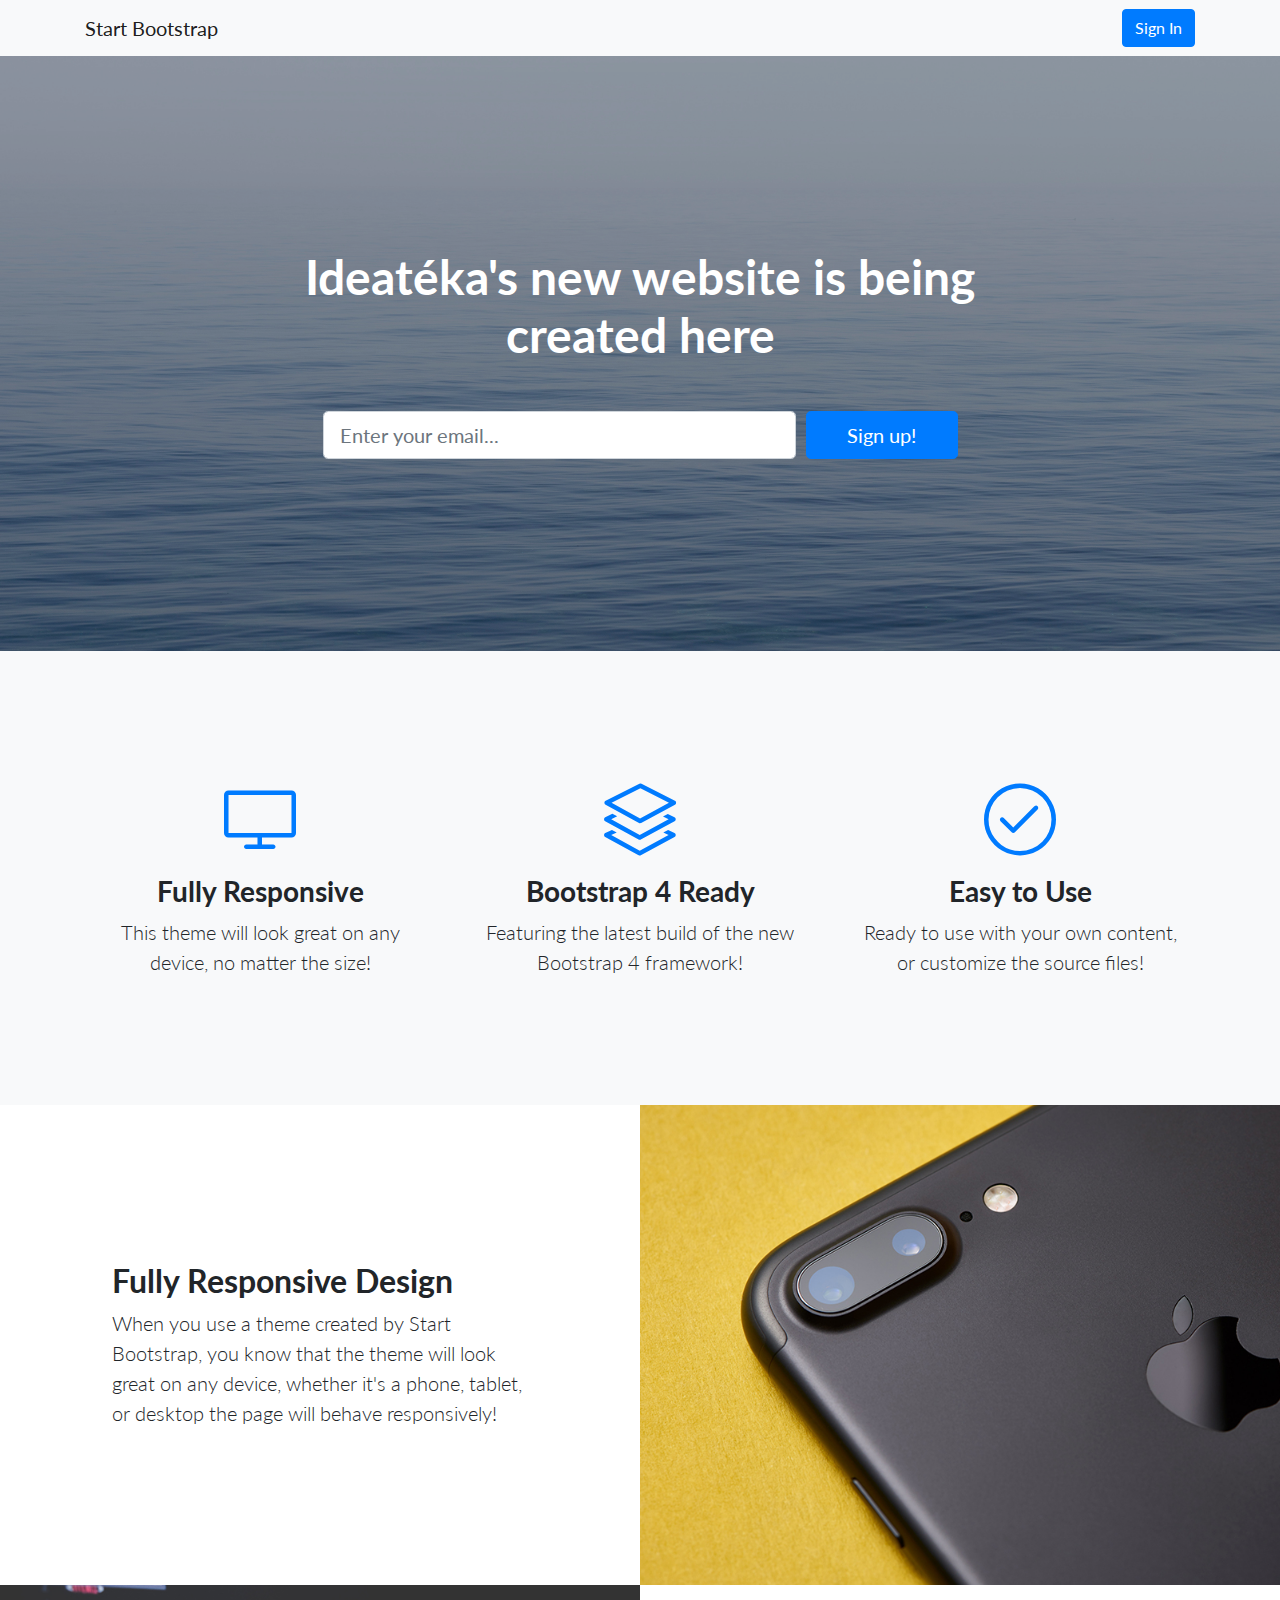
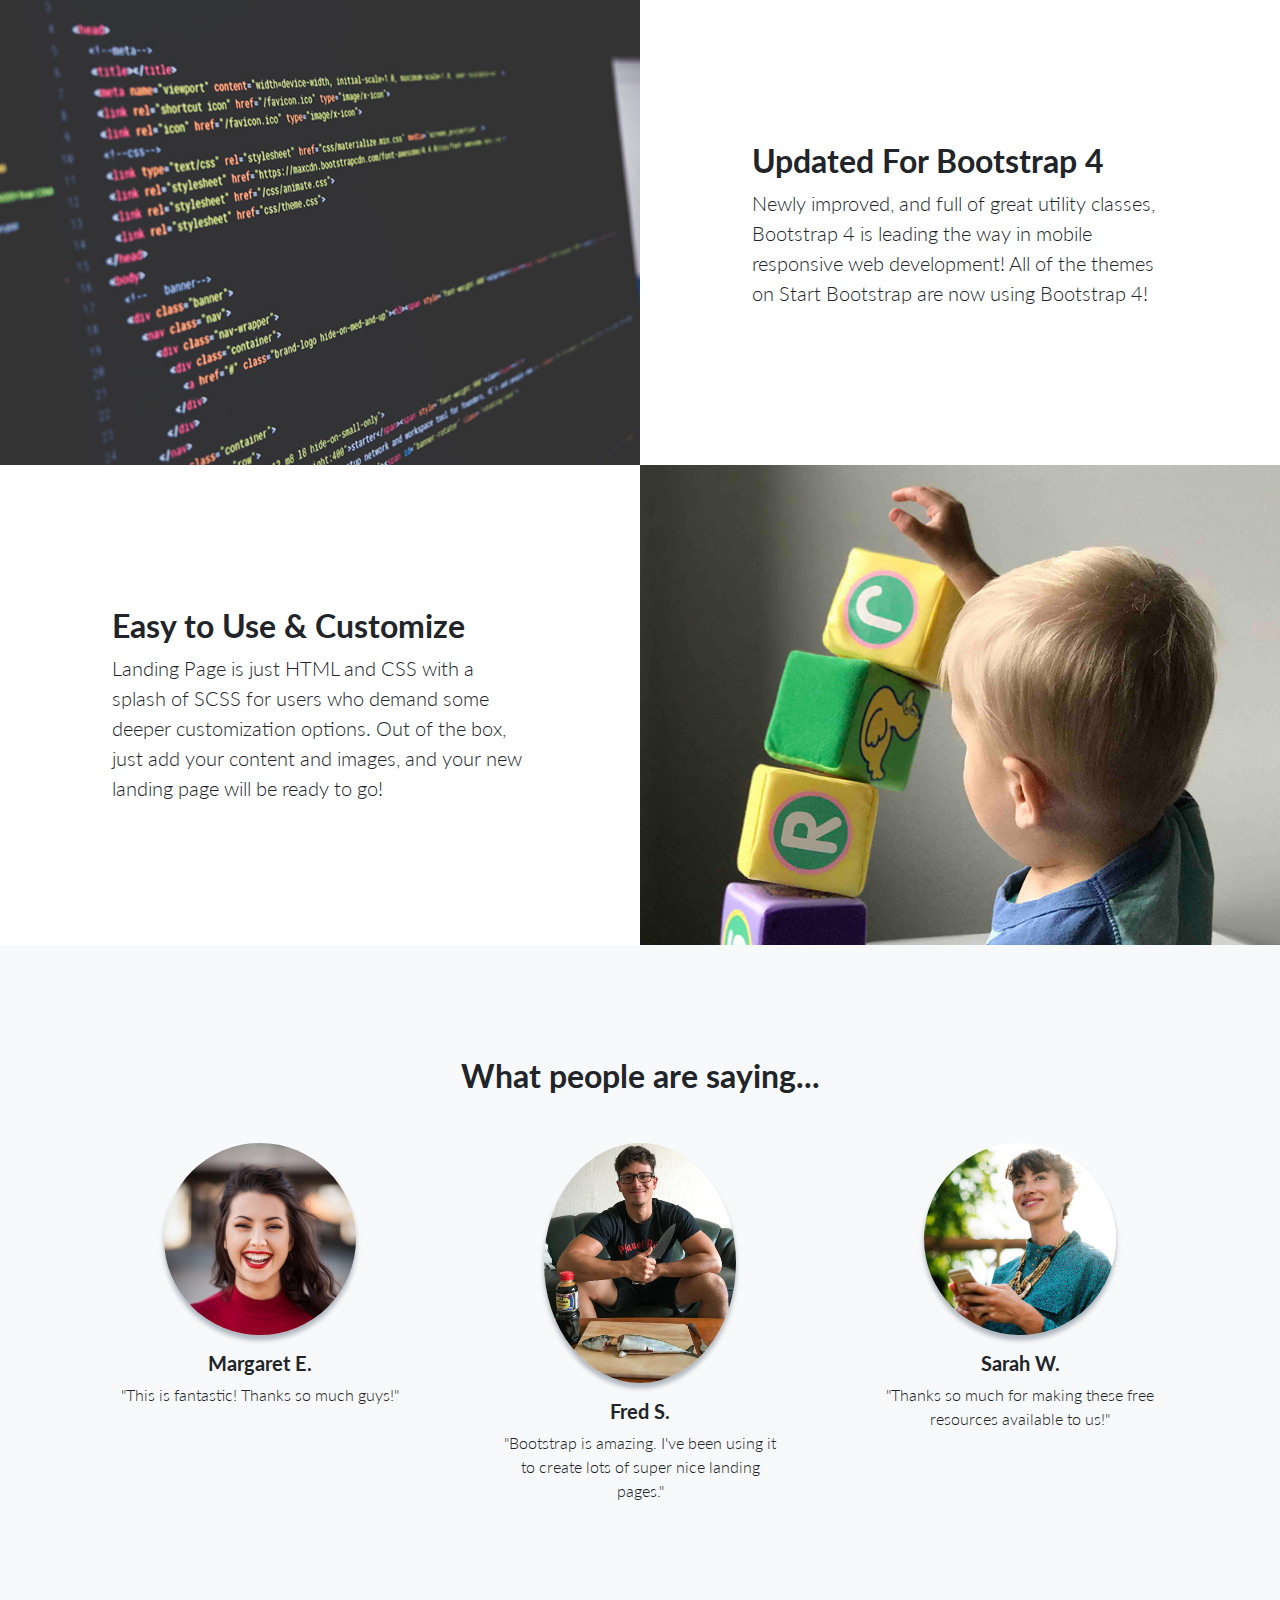
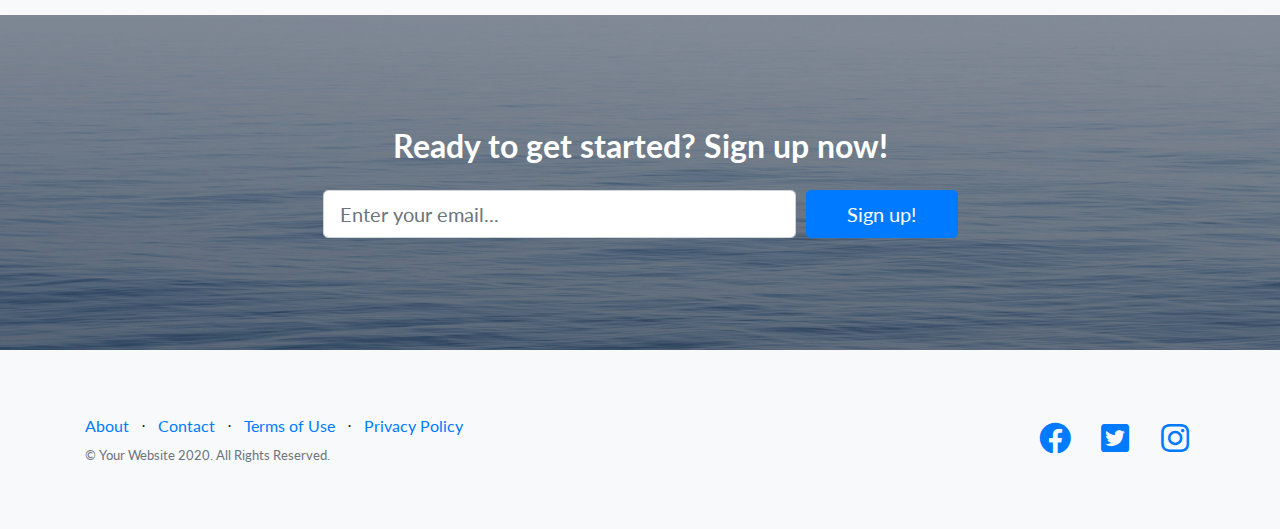
==== templates/index.html @ 09e5dcc9 "bootstrap package" ====
<!DOCTYPE html>
<html lang="en">

<head>

  <meta charset="utf-8">
  <meta name="viewport" content="width=device-width, initial-scale=1, shrink-to-fit=no">
  <meta name="description" content="">
  <meta name="author" content="">

  <title>Ideatéka</title>

  <!-- Bootstrap core CSS -->
  <link href="vendor/bootstrap/css/bootstrap.min.css" rel="stylesheet">

  <!-- Custom fonts for this template -->
  <link href="vendor/fontawesome-free/css/all.min.css" rel="stylesheet">
  <link href="vendor/simple-line-icons/css/simple-line-icons.css" rel="stylesheet" type="text/css">
  <link href="https://fonts.googleapis.com/css?family=Lato:300,400,700,300italic,400italic,700italic" rel="stylesheet" type="text/css">

  <!-- Custom styles for this template -->
  <link href="css/landing-page.min.css" rel="stylesheet">

</head>

<body>

  <!-- Navigation -->
  <nav class="navbar navbar-light bg-light static-top">
    <div class="container">
      <a class="navbar-brand" href="#">Start Bootstrap</a>
      <a class="btn btn-primary" href="#">Sign In</a>
    </div>
  </nav>

  <!-- Masthead -->
  <header class="masthead text-white text-center">
    <div class="overlay"></div>
    <div class="container">
      <div class="row">
        <div class="col-xl-9 mx-auto">
          <h1 class="mb-5">Ideatéka's new website is being created here</h1>
        </div>
        <div class="col-md-10 col-lg-8 col-xl-7 mx-auto">
          <form>
            <div class="form-row">
              <div class="col-12 col-md-9 mb-2 mb-md-0">
                <input type="email" class="form-control form-control-lg" placeholder="Enter your email...">
              </div>
              <div class="col-12 col-md-3">
                <button type="submit" class="btn btn-block btn-lg btn-primary">Sign up!</button>
              </div>
            </div>
          </form>
        </div>
      </div>
    </div>
  </header>

  <!-- Icons Grid -->
  <section class="features-icons bg-light text-center">
    <div class="container">
      <div class="row">
        <div class="col-lg-4">
          <div class="features-icons-item mx-auto mb-5 mb-lg-0 mb-lg-3">
            <div class="features-icons-icon d-flex">
              <i class="icon-screen-desktop m-auto text-primary"></i>
            </div>
            <h3>Fully Responsive</h3>
            <p class="lead mb-0">This theme will look great on any device, no matter the size!</p>
          </div>
        </div>
        <div class="col-lg-4">
          <div class="features-icons-item mx-auto mb-5 mb-lg-0 mb-lg-3">
            <div class="features-icons-icon d-flex">
              <i class="icon-layers m-auto text-primary"></i>
            </div>
            <h3>Bootstrap 4 Ready</h3>
            <p class="lead mb-0">Featuring the latest build of the new Bootstrap 4 framework!</p>
          </div>
        </div>
        <div class="col-lg-4">
          <div class="features-icons-item mx-auto mb-0 mb-lg-3">
            <div class="features-icons-icon d-flex">
              <i class="icon-check m-auto text-primary"></i>
            </div>
            <h3>Easy to Use</h3>
            <p class="lead mb-0">Ready to use with your own content, or customize the source files!</p>
          </div>
        </div>
      </div>
    </div>
  </section>

  <!-- Image Showcases -->
  <section class="showcase">
    <div class="container-fluid p-0">
      <div class="row no-gutters">

        <div class="col-lg-6 order-lg-2 text-white showcase-img" style="background-image: url('img/bg-showcase-1.jpg');"></div>
        <div class="col-lg-6 order-lg-1 my-auto showcase-text">
          <h2>Fully Responsive Design</h2>
          <p class="lead mb-0">When you use a theme created by Start Bootstrap, you know that the theme will look great on any device, whether it's a phone, tablet, or desktop the page will behave responsively!</p>
        </div>
      </div>
      <div class="row no-gutters">
        <div class="col-lg-6 text-white showcase-img" style="background-image: url('img/bg-showcase-2.jpg');"></div>
        <div class="col-lg-6 my-auto showcase-text">
          <h2>Updated For Bootstrap 4</h2>
          <p class="lead mb-0">Newly improved, and full of great utility classes, Bootstrap 4 is leading the way in mobile responsive web development! All of the themes on Start Bootstrap are now using Bootstrap 4!</p>
        </div>
      </div>
      <div class="row no-gutters">
        <div class="col-lg-6 order-lg-2 text-white showcase-img" style="background-image: url('img/bg-showcase-3.jpg');"></div>
        <div class="col-lg-6 order-lg-1 my-auto showcase-text">
          <h2>Easy to Use &amp; Customize</h2>
          <p class="lead mb-0">Landing Page is just HTML and CSS with a splash of SCSS for users who demand some deeper customization options. Out of the box, just add your content and images, and your new landing page will be ready to go!</p>
        </div>
      </div>
    </div>
  </section>

  <!-- Testimonials -->
  <section class="testimonials text-center bg-light">
    <div class="container">
      <h2 class="mb-5">What people are saying...</h2>
      <div class="row">
        <div class="col-lg-4">
          <div class="testimonial-item mx-auto mb-5 mb-lg-0">
            <img class="img-fluid rounded-circle mb-3" src="img/testimonials-1.jpg" alt="">
            <h5>Margaret E.</h5>
            <p class="font-weight-light mb-0">"This is fantastic! Thanks so much guys!"</p>
          </div>
        </div>
        <div class="col-lg-4">
          <div class="testimonial-item mx-auto mb-5 mb-lg-0">
            <img class="img-fluid rounded-circle mb-3" src="img/samu.jpg" alt="">
            <h5>Fred S.</h5>
            <p class="font-weight-light mb-0">"Bootstrap is amazing. I've been using it to create lots of super nice landing pages."</p>
          </div>
        </div>
        <div class="col-lg-4">
          <div class="testimonial-item mx-auto mb-5 mb-lg-0">
            <img class="img-fluid rounded-circle mb-3" src="img/testimonials-3.jpg" alt="">
            <h5>Sarah W.</h5>
            <p class="font-weight-light mb-0">"Thanks so much for making these free resources available to us!"</p>
          </div>
        </div>
      </div>
    </div>
  </section>

  <!-- Call to Action -->
  <section class="call-to-action text-white text-center">
    <div class="overlay"></div>
    <div class="container">
      <div class="row">
        <div class="col-xl-9 mx-auto">
          <h2 class="mb-4">Ready to get started? Sign up now!</h2>
        </div>
        <div class="col-md-10 col-lg-8 col-xl-7 mx-auto">
          <form>
            <div class="form-row">
              <div class="col-12 col-md-9 mb-2 mb-md-0">
                <input type="email" class="form-control form-control-lg" placeholder="Enter your email...">
              </div>
              <div class="col-12 col-md-3">
                <button type="submit" class="btn btn-block btn-lg btn-primary">Sign up!</button>
              </div>
            </div>
          </form>
        </div>
      </div>
    </div>
  </section>

  <!-- Footer -->
  <footer class="footer bg-light">
    <div class="container">
      <div class="row">
        <div class="col-lg-6 h-100 text-center text-lg-left my-auto">
          <ul class="list-inline mb-2">
            <li class="list-inline-item">
              <a href="#">About</a>
            </li>
            <li class="list-inline-item">&sdot;</li>
            <li class="list-inline-item">
              <a href="#">Contact</a>
            </li>
            <li class="list-inline-item">&sdot;</li>
            <li class="list-inline-item">
              <a href="#">Terms of Use</a>
            </li>
            <li class="list-inline-item">&sdot;</li>
            <li class="list-inline-item">
              <a href="#">Privacy Policy</a>
            </li>
          </ul>
          <p class="text-muted small mb-4 mb-lg-0">&copy; Your Website 2020. All Rights Reserved.</p>
        </div>
        <div class="col-lg-6 h-100 text-center text-lg-right my-auto">
          <ul class="list-inline mb-0">
            <li class="list-inline-item mr-3">
              <a href="#">
                <i class="fab fa-facebook fa-2x fa-fw"></i>
              </a>
            </li>
            <li class="list-inline-item mr-3">
              <a href="#">
                <i class="fab fa-twitter-square fa-2x fa-fw"></i>
              </a>
            </li>
            <li class="list-inline-item">
              <a href="#">
                <i class="fab fa-instagram fa-2x fa-fw"></i>
              </a>
            </li>
          </ul>
        </div>
      </div>
    </div>
  </footer>

  <!-- Bootstrap core JavaScript -->
  <script src="vendor/jquery/jquery.min.js"></script>
  <script src="vendor/bootstrap/js/bootstrap.bundle.min.js"></script>

</body>

</html>
---- templates/vendor/simple-line-icons/css/simple-line-icons.css ----
/*
* Font Face
*/
@font-face {
  font-family: 'simple-line-icons';
  src: url('../fonts/Simple-Line-Icons.eot?v=2.4.0');
  src: url('../fonts/Simple-Line-Icons.eot?v=2.4.0#iefix') format('embedded-opentype'), url('../fonts/Simple-Line-Icons.woff2?v=2.4.0') format('woff2'), url('../fonts/Simple-Line-Icons.ttf?v=2.4.0') format('truetype'), url('../fonts/Simple-Line-Icons.woff?v=2.4.0') format('woff'), url('../fonts/Simple-Line-Icons.svg?v=2.4.0#simple-line-icons') format('svg');
  font-weight: normal;
  font-style: normal;
}
/*
 Use the following code if you want to have a class per icon.
 Instead of a list of all class selectors, you can use the generic [class*="icon-"] selector,
 but it's slower.
*/
.icon-user,
.icon-people,
.icon-user-female,
.icon-user-follow,
.icon-user-following,
.icon-user-unfollow,
.icon-login,
.icon-logout,
.icon-emotsmile,
.icon-phone,
.icon-call-end,
.icon-call-in,
.icon-call-out,
.icon-map,
.icon-location-pin,
.icon-direction,
.icon-directions,
.icon-compass,
.icon-layers,
.icon-menu,
.icon-list,
.icon-options-vertical,
.icon-options,
.icon-arrow-down,
.icon-arrow-left,
.icon-arrow-right,
.icon-arrow-up,
.icon-arrow-up-circle,
.icon-arrow-left-circle,
.icon-arrow-right-circle,
.icon-arrow-down-circle,
.icon-check,
.icon-clock,
.icon-plus,
.icon-minus,
.icon-close,
.icon-event,
.icon-exclamation,
.icon-organization,
.icon-trophy,
.icon-screen-smartphone,
.icon-screen-desktop,
.icon-plane,
.icon-notebook,
.icon-mustache,
.icon-mouse,
.icon-magnet,
.icon-energy,
.icon-disc,
.icon-cursor,
.icon-cursor-move,
.icon-crop,
.icon-chemistry,
.icon-speedometer,
.icon-shield,
.icon-screen-tablet,
.icon-magic-wand,
.icon-hourglass,
.icon-graduation,
.icon-ghost,
.icon-game-controller,
.icon-fire,
.icon-eyeglass,
.icon-envelope-open,
.icon-envelope-letter,
.icon-bell,
.icon-badge,
.icon-anchor,
.icon-wallet,
.icon-vector,
.icon-speech,
.icon-puzzle,
.icon-printer,
.icon-present,
.icon-playlist,
.icon-pin,
.icon-picture,
.icon-handbag,
.icon-globe-alt,
.icon-globe,
.icon-folder-alt,
.icon-folder,
.icon-film,
.icon-feed,
.icon-drop,
.icon-drawer,
.icon-docs,
.icon-doc,
.icon-diamond,
.icon-cup,
.icon-calculator,
.icon-bubbles,
.icon-briefcase,
.icon-book-open,
.icon-basket-loaded,
.icon-basket,
.icon-bag,
.icon-action-undo,
.icon-action-redo,
.icon-wrench,
.icon-umbrella,
.icon-trash,
.icon-tag,
.icon-support,
.icon-frame,
.icon-size-fullscreen,
.icon-size-actual,
.icon-shuffle,
.icon-share-alt,
.icon-share,
.icon-rocket,
.icon-question,
.icon-pie-chart,
.icon-pencil,
.icon-note,
.icon-loop,
.icon-home,
.icon-grid,
.icon-graph,
.icon-microphone,
.icon-music-tone-alt,
.icon-music-tone,
.icon-earphones-alt,
.icon-earphones,
.icon-equalizer,
.icon-like,
.icon-dislike,
.icon-control-start,
.icon-control-rewind,
.icon-control-play,
.icon-control-pause,
.icon-control-forward,
.icon-control-end,
.icon-volume-1,
.icon-volume-2,
.icon-volume-off,
.icon-calendar,
.icon-bulb,
.icon-chart,
.icon-ban,
.icon-bubble,
.icon-camrecorder,
.icon-camera,
.icon-cloud-download,
.icon-cloud-upload,
.icon-envelope,
.icon-eye,
.icon-flag,
.icon-heart,
.icon-info,
.icon-key,
.icon-link,
.icon-lock,
.icon-lock-open,
.icon-magnifier,
.icon-magnifier-add,
.icon-magnifier-remove,
.icon-paper-clip,
.icon-paper-plane,
.icon-power,
.icon-refresh,
.icon-reload,
.icon-settings,
.icon-star,
.icon-symbol-female,
.icon-symbol-male,
.icon-target,
.icon-credit-card,
.icon-paypal,
.icon-social-tumblr,
.icon-social-twitter,
.icon-social-facebook,
.icon-social-instagram,
.icon-social-linkedin,
.icon-social-pinterest,
.icon-social-github,
.icon-social-google,
.icon-social-reddit,
.icon-social-skype,
.icon-social-dribbble,
.icon-social-behance,
.icon-social-foursqare,
.icon-social-soundcloud,
.icon-social-spotify,
.icon-social-stumbleupon,
.icon-social-youtube,
.icon-social-dropbox,
.icon-social-vkontakte,
.icon-social-steam {
  font-family: 'simple-line-icons';
  speak: none;
  font-style: normal;
  font-weight: normal;
  font-variant: normal;
  text-transform: none;
  line-height: 1;
  /* Better Font Rendering =========== */
  -webkit-font-smoothing: antialiased;
  -moz-osx-font-smoothing: grayscale;
}
.icon-user:before {
  content: "\e005";
}
.icon-people:before {
  content: "\e001";
}
.icon-user-female:before {
  content: "\e000";
}
.icon-user-follow:before {
  content: "\e002";
}
.icon-user-following:before {
  content: "\e003";
}
.icon-user-unfollow:before {
  content: "\e004";
}
.icon-login:before {
  content: "\e066";
}
.icon-logout:before {
  content: "\e065";
}
.icon-emotsmile:before {
  content: "\e021";
}
.icon-phone:before {
  content: "\e600";
}
.icon-call-end:before {
  content: "\e048";
}
.icon-call-in:before {
  content: "\e047";
}
.icon-call-out:before {
  content: "\e046";
}
.icon-map:before {
  content: "\e033";
}
.icon-location-pin:before {
  content: "\e096";
}
.icon-direction:before {
  content: "\e042";
}
.icon-directions:before {
  content: "\e041";
}
.icon-compass:before {
  content: "\e045";
}
.icon-layers:before {
  content: "\e034";
}
.icon-menu:before {
  content: "\e601";
}
.icon-list:before {
  content: "\e067";
}
.icon-options-vertical:before {
  content: "\e602";
}
.icon-options:before {
  content: "\e603";
}
.icon-arrow-down:before {
  content: "\e604";
}
.icon-arrow-left:before {
  content: "\e605";
}
.icon-arrow-right:before {
  content: "\e606";
}
.icon-arrow-up:before {
  content: "\e607";
}
.icon-arrow-up-circle:before {
  content: "\e078";
}
.icon-arrow-left-circle:before {
  content: "\e07a";
}
.icon-arrow-right-circle:before {
  content: "\e079";
}
.icon-arrow-down-circle:before {
  content: "\e07b";
}
.icon-check:before {
  content: "\e080";
}
.icon-clock:before {
  content: "\e081";
}
.icon-plus:before {
  content: "\e095";
}
.icon-minus:before {
  content: "\e615";
}
.icon-close:before {
  content: "\e082";
}
.icon-event:before {
  content: "\e619";
}
.icon-exclamation:before {
  content: "\e617";
}
.icon-organization:before {
  content: "\e616";
}
.icon-trophy:before {
  content: "\e006";
}
.icon-screen-smartphone:before {
  content: "\e010";
}
.icon-screen-desktop:before {
  content: "\e011";
}
.icon-plane:before {
  content: "\e012";
}
.icon-notebook:before {
  content: "\e013";
}
.icon-mustache:before {
  content: "\e014";
}
.icon-mouse:before {
  content: "\e015";
}
.icon-magnet:before {
  content: "\e016";
}
.icon-energy:before {
  content: "\e020";
}
.icon-disc:before {
  content: "\e022";
}
.icon-cursor:before {
  content: "\e06e";
}
.icon-cursor-move:before {
  content: "\e023";
}
.icon-crop:before {
  content: "\e024";
}
.icon-chemistry:before {
  content: "\e026";
}
.icon-speedometer:before {
  content: "\e007";
}
.icon-shield:before {
  content: "\e00e";
}
.icon-screen-tablet:before {
  content: "\e00f";
}
.icon-magic-wand:before {
  content: "\e017";
}
.icon-hourglass:before {
  content: "\e018";
}
.icon-graduation:before {
  content: "\e019";
}
.icon-ghost:before {
  content: "\e01a";
}
.icon-game-controller:before {
  content: "\e01b";
}
.icon-fire:before {
  content: "\e01c";
}
.icon-eyeglass:before {
  content: "\e01d";
}
.icon-envelope-open:before {
  content: "\e01e";
}
.icon-envelope-letter:before {
  content: "\e01f";
}
.icon-bell:before {
  content: "\e027";
}
.icon-badge:before {
  content: "\e028";
}
.icon-anchor:before {
  content: "\e029";
}
.icon-wallet:before {
  content: "\e02a";
}
.icon-vector:before {
  content: "\e02b";
}
.icon-speech:before {
  content: "\e02c";
}
.icon-puzzle:before {
  content: "\e02d";
}
.icon-printer:before {
  content: "\e02e";
}
.icon-present:before {
  content: "\e02f";
}
.icon-playlist:before {
  content: "\e030";
}
.icon-pin:before {
  content: "\e031";
}
.icon-picture:before {
  content: "\e032";
}
.icon-handbag:before {
  content: "\e035";
}
.icon-globe-alt:before {
  content: "\e036";
}
.icon-globe:before {
  content: "\e037";
}
.icon-folder-alt:before {
  content: "\e039";
}
.icon-folder:before {
  content: "\e089";
}
.icon-film:before {
  content: "\e03a";
}
.icon-feed:before {
  content: "\e03b";
}
.icon-drop:before {
  content: "\e03e";
}
.icon-drawer:before {
  content: "\e03f";
}
.icon-docs:before {
  content: "\e040";
}
.icon-doc:before {
  content: "\e085";
}
.icon-diamond:before {
  content: "\e043";
}
.icon-cup:before {
  content: "\e044";
}
.icon-calculator:before {
  content: "\e049";
}
.icon-bubbles:before {
  content: "\e04a";
}
.icon-briefcase:before {
  content: "\e04b";
}
.icon-book-open:before {
  content: "\e04c";
}
.icon-basket-loaded:before {
  content: "\e04d";
}
.icon-basket:before {
  content: "\e04e";
}
.icon-bag:before {
  content: "\e04f";
}
.icon-action-undo:before {
  content: "\e050";
}
.icon-action-redo:before {
  content: "\e051";
}
.icon-wrench:before {
  content: "\e052";
}
.icon-umbrella:before {
  content: "\e053";
}
.icon-trash:before {
  content: "\e054";
}
.icon-tag:before {
  content: "\e055";
}
.icon-support:before {
  content: "\e056";
}
.icon-frame:before {
  content: "\e038";
}
.icon-size-fullscreen:before {
  content: "\e057";
}
.icon-size-actual:before {
  content: "\e058";
}
.icon-shuffle:before {
  content: "\e059";
}
.icon-share-alt:before {
  content: "\e05a";
}
.icon-share:before {
  content: "\e05b";
}
.icon-rocket:before {
  content: "\e05c";
}
.icon-question:before {
  content: "\e05d";
}
.icon-pie-chart:before {
  content: "\e05e";
}
.icon-pencil:before {
  content: "\e05f";
}
.icon-note:before {
  content: "\e060";
}
.icon-loop:before {
  content: "\e064";
}
.icon-home:before {
  content: "\e069";
}
.icon-grid:before {
  content: "\e06a";
}
.icon-graph:before {
  content: "\e06b";
}
.icon-microphone:before {
  content: "\e063";
}
.icon-music-tone-alt:before {
  content: "\e061";
}
.icon-music-tone:before {
  content: "\e062";
}
.icon-earphones-alt:before {
  content: "\e03c";
}
.icon-earphones:before {
  content: "\e03d";
}
.icon-equalizer:before {
  content: "\e06c";
}
.icon-like:before {
  content: "\e068";
}
.icon-dislike:before {
  content: "\e06d";
}
.icon-control-start:before {
  content: "\e06f";
}
.icon-control-rewind:before {
  content: "\e070";
}
.icon-control-play:before {
  content: "\e071";
}
.icon-control-pause:before {
  content: "\e072";
}
.icon-control-forward:before {
  content: "\e073";
}
.icon-control-end:before {
  content: "\e074";
}
.icon-volume-1:before {
  content: "\e09f";
}
.icon-volume-2:before {
  content: "\e0a0";
}
.icon-volume-off:before {
  content: "\e0a1";
}
.icon-calendar:before {
  content: "\e075";
}
.icon-bulb:before {
  content: "\e076";
}
.icon-chart:before {
  content: "\e077";
}
.icon-ban:before {
  content: "\e07c";
}
.icon-bubble:before {
  content: "\e07d";
}
.icon-camrecorder:before {
  content: "\e07e";
}
.icon-camera:before {
  content: "\e07f";
}
.icon-cloud-download:before {
  content: "\e083";
}
.icon-cloud-upload:before {
  content: "\e084";
}
.icon-envelope:before {
  content: "\e086";
}
.icon-eye:before {
  content: "\e087";
}
.icon-flag:before {
  content: "\e088";
}
.icon-heart:before {
  content: "\e08a";
}
.icon-info:before {
  content: "\e08b";
}
.icon-key:before {
  content: "\e08c";
}
.icon-link:before {
  content: "\e08d";
}
.icon-lock:before {
  content: "\e08e";
}
.icon-lock-open:before {
  content: "\e08f";
}
.icon-magnifier:before {
  content: "\e090";
}
.icon-magnifier-add:before {
  content: "\e091";
}
.icon-magnifier-remove:before {
  content: "\e092";
}
.icon-paper-clip:before {
  content: "\e093";
}
.icon-paper-plane:before {
  content: "\e094";
}
.icon-power:before {
  content: "\e097";
}
.icon-refresh:before {
  content: "\e098";
}
.icon-reload:before {
  content: "\e099";
}
.icon-settings:before {
  content: "\e09a";
}
.icon-star:before {
  content: "\e09b";
}
.icon-symbol-female:before {
  content: "\e09c";
}
.icon-symbol-male:before {
  content: "\e09d";
}
.icon-target:before {
  content: "\e09e";
}
.icon-credit-card:before {
  content: "\e025";
}
.icon-paypal:before {
  content: "\e608";
}
.icon-social-tumblr:before {
  content: "\e00a";
}
.icon-social-twitter:before {
  content: "\e009";
}
.icon-social-facebook:before {
  content: "\e00b";
}
.icon-social-instagram:before {
  content: "\e609";
}
.icon-social-linkedin:before {
  content: "\e60a";
}
.icon-social-pinterest:before {
  content: "\e60b";
}
.icon-social-github:before {
  content: "\e60c";
}
.icon-social-google:before {
  content: "\e60d";
}
.icon-social-reddit:before {
  content: "\e60e";
}
.icon-social-skype:before {
  content: "\e60f";
}
.icon-social-dribbble:before {
  content: "\e00d";
}
.icon-social-behance:before {
  content: "\e610";
}
.icon-social-foursqare:before {
  content: "\e611";
}
.icon-social-soundcloud:before {
  content: "\e612";
}
.icon-social-spotify:before {
  content: "\e613";
}
.icon-social-stumbleupon:before {
  content: "\e614";
}
.icon-social-youtube:before {
  content: "\e008";
}
.icon-social-dropbox:before {
  content: "\e00c";
}
.icon-social-vkontakte:before {
  content: "\e618";
}
.icon-social-steam:before {
  content: "\e620";
}
---- templates/css/landing-page.min.css ----
/*!
 * Start Bootstrap - Landing Page v5.0.9 (https://startbootstrap.com/theme/landing-page)
 * Copyright 2013-2020 Start Bootstrap
 * Licensed under MIT (https://github.com/StartBootstrap/startbootstrap-landing-page/blob/master/LICENSE)
 */body{font-family:Lato,'Helvetica Neue',Helvetica,Arial,sans-serif}h1,h2,h3,h4,h5,h6{font-family:Lato,'Helvetica Neue',Helvetica,Arial,sans-serif;font-weight:700}header.masthead{position:relative;background-color:#343a40;background:url(../img/bg-masthead.jpg) no-repeat center center;background-size:cover;padding-top:8rem;padding-bottom:8rem}header.masthead .overlay{position:absolute;background-color:#212529;height:100%;width:100%;top:0;left:0;opacity:.3}header.masthead h1{font-size:2rem}@media (min-width:768px){header.masthead{padding-top:12rem;padding-bottom:12rem}header.masthead h1{font-size:3rem}}.showcase .showcase-text{padding:3rem}.showcase .showcase-img{min-height:30rem;background-size:cover}@media (min-width:768px){.showcase .showcase-text{padding:7rem}}.features-icons{padding-top:7rem;padding-bottom:7rem}.features-icons .features-icons-item{max-width:20rem}.features-icons .features-icons-item .features-icons-icon{height:7rem}.features-icons .features-icons-item .features-icons-icon i{font-size:4.5rem}.features-icons .features-icons-item:hover .features-icons-icon i{font-size:5rem}.testimonials{padding-top:7rem;padding-bottom:7rem}.testimonials .testimonial-item{max-width:18rem}.testimonials .testimonial-item img{max-width:12rem;box-shadow:0 5px 5px 0 #adb5bd}.call-to-action{position:relative;background-color:#343a40;background:url(../img/bg-masthead.jpg) no-repeat center center;background-size:cover;padding-top:7rem;padding-bottom:7rem}.call-to-action .overlay{position:absolute;background-color:#212529;height:100%;width:100%;top:0;left:0;opacity:.3}footer.footer{padding-top:4rem;padding-bottom:4rem}
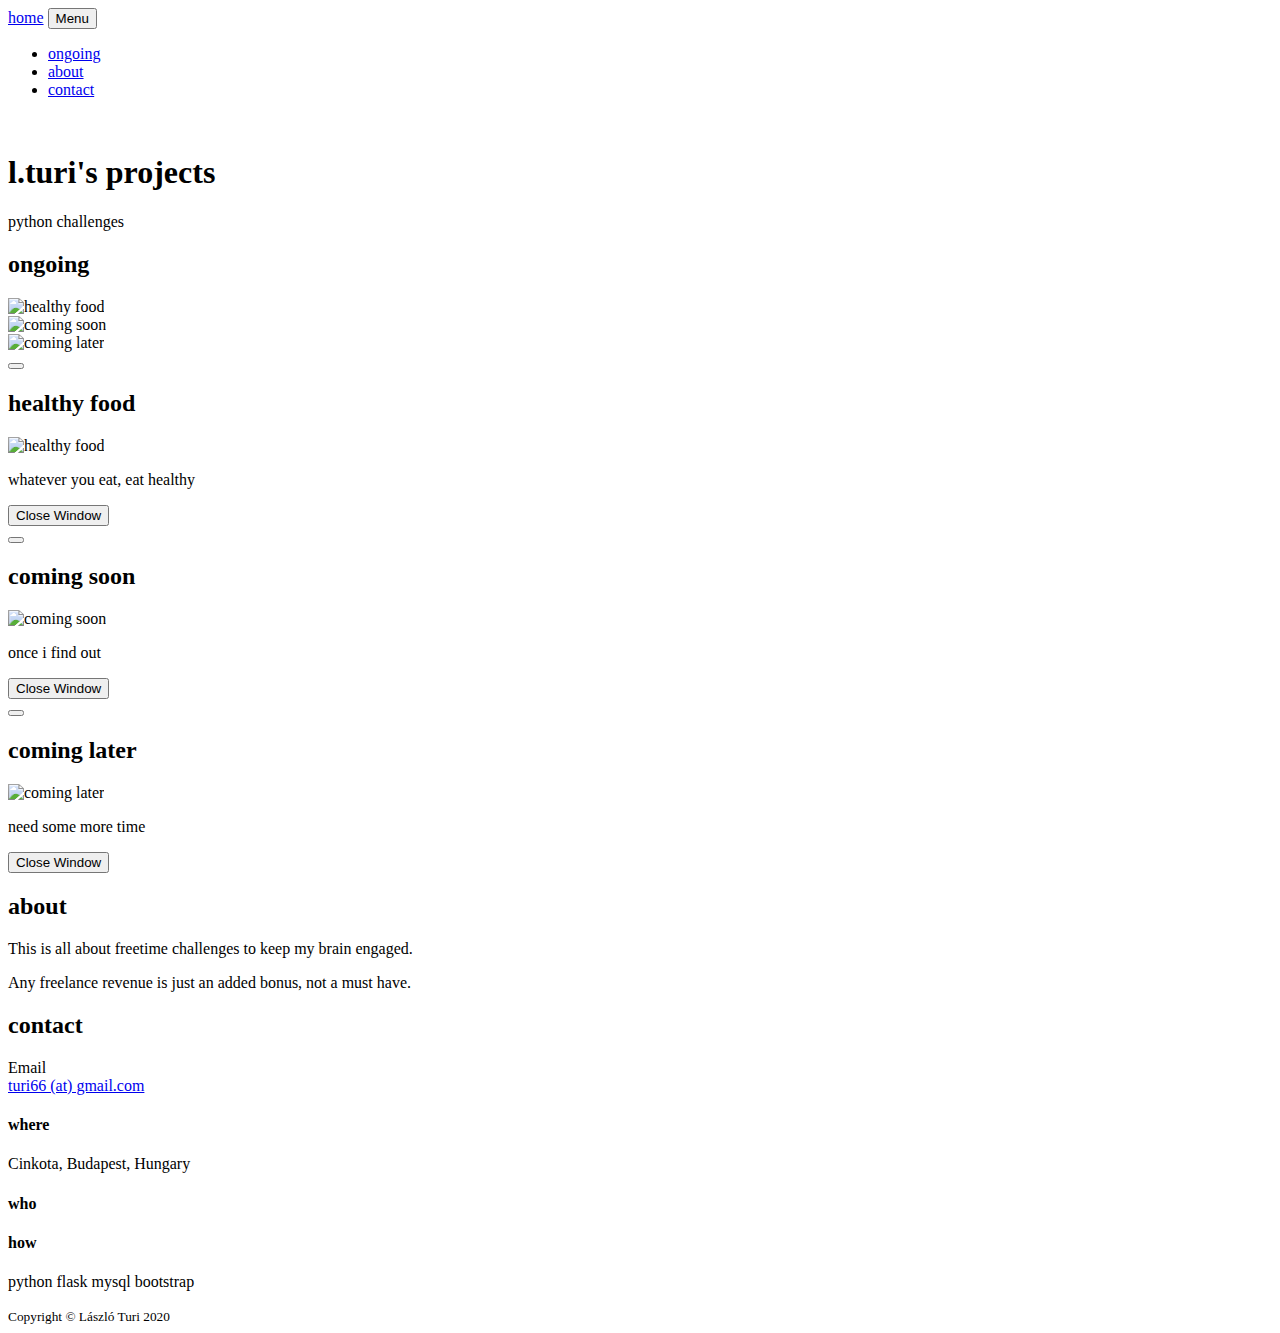
==== commit a446a371: "freelance template" ====
--- a/templates/index.html
+++ b/templates/index.html
@@ -1,230 +1,252 @@
 <!DOCTYPE html>
 <html lang="en">
-
-<head>
-
-  <meta charset="utf-8">
-  <meta name="viewport" content="width=device-width, initial-scale=1, shrink-to-fit=no">
-  <meta name="description" content="">
-  <meta name="author" content="">
-
-  <title>Ideatéka</title>
-
-  <!-- Bootstrap core CSS -->
-  <link href="vendor/bootstrap/css/bootstrap.min.css" rel="stylesheet">
-
-  <!-- Custom fonts for this template -->
-  <link href="vendor/fontawesome-free/css/all.min.css" rel="stylesheet">
-  <link href="vendor/simple-line-icons/css/simple-line-icons.css" rel="stylesheet" type="text/css">
-  <link href="https://fonts.googleapis.com/css?family=Lato:300,400,700,300italic,400italic,700italic" rel="stylesheet" type="text/css">
-
-  <!-- Custom styles for this template -->
-  <link href="css/landing-page.min.css" rel="stylesheet">
-
-</head>
-
-<body>
-
-  <!-- Navigation -->
-  <nav class="navbar navbar-light bg-light static-top">
-    <div class="container">
-      <a class="navbar-brand" href="#">Start Bootstrap</a>
-      <a class="btn btn-primary" href="#">Sign In</a>
-    </div>
-  </nav>
-
-  <!-- Masthead -->
-  <header class="masthead text-white text-center">
-    <div class="overlay"></div>
-    <div class="container">
-      <div class="row">
-        <div class="col-xl-9 mx-auto">
-          <h1 class="mb-5">Ideatéka's new website is being created here</h1>
+    <head>
+        <meta charset="utf-8">
+        <meta name="viewport" content="width=device-width, initial-scale=1, shrink-to-fit=no">
+        <meta name="description" content="">
+        <meta name="author" content="">
+        <title>l.turi</title>
+        <!-- Font Awesome icons (free version)-->
+        <script src="https://cdnjs.cloudflare.com/ajax/libs/font-awesome/5.13.0/js/all.min.js" crossorigin="anonymous"></script>
+        <!-- Core theme CSS (includes Bootstrap)-->
+        <link href="css/styles.css" rel="stylesheet">
+        <!-- Fonts CSS-->
+        <link rel="stylesheet" href="css/heading.css">
+        <link rel="stylesheet" href="css/body.css">
+    </head>
+    <body id="page-top">
+        <nav class="navbar navbar-expand-lg bg-secondary fixed-top" id="mainNav">
+            <div class="container"><a class="navbar-brand js-scroll-trigger" href="#page-top">home</a>
+                <button class="navbar-toggler navbar-toggler-right font-weight-bold bg-primary text-white rounded" type="button" data-toggle="collapse" data-target="#navbarResponsive" aria-controls="navbarResponsive" aria-expanded="false" aria-label="Toggle navigation">Menu <i class="fas fa-bars"></i></button>
+                <div class="collapse navbar-collapse" id="navbarResponsive">
+                    <ul class="navbar-nav ml-auto">
+                        <li class="nav-item mx-0 mx-lg-1"><a class="nav-link py-3 px-0 px-lg-3 rounded js-scroll-trigger" href="#portfolio">ongoing</a>
+                        </li>
+                        <li class="nav-item mx-0 mx-lg-1"><a class="nav-link py-3 px-0 px-lg-3 rounded js-scroll-trigger" href="#about">about</a>
+                        </li>
+                        <li class="nav-item mx-0 mx-lg-1"><a class="nav-link py-3 px-0 px-lg-3 rounded js-scroll-trigger" href="#contact">contact</a>
+                        </li>
+                    </ul>
+                </div>
+            </div>
+        </nav>
+        <header class="masthead bg-primary text-white text-center">
+            <div class="container d-flex align-items-center flex-column">
+                <!-- Masthead Avatar Image--><img class="masthead-avatar mb-5" src="assets/img/lturi.gif" alt="">
+                <!-- Masthead Heading-->
+                <h1 class="masthead-heading mb-0">l.turi's projects</h1>
+                <!-- Icon Divider-->
+                <div class="divider-custom divider-light">
+                    <div class="divider-custom-line"></div>
+                    <div class="divider-custom-icon"><i class="fas fa-star"></i></div>
+                    <div class="divider-custom-line"></div>
+                </div>
+                <!-- Masthead Subheading-->
+                <p class="pre-wrap masthead-subheading font-weight-light mb-0">python challenges </p>
+            </div>
+        </header>
+        <section class="page-section portfolio" id="portfolio">
+            <div class="container">
+                <!-- Portfolio Section Heading-->
+                <div class="text-center">
+                    <h2 class="page-section-heading text-secondary mb-0 d-inline-block">ongoing</h2>
+                </div>
+                <!-- Icon Divider-->
+                <div class="divider-custom">
+                    <div class="divider-custom-line"></div>
+                    <div class="divider-custom-icon"><i class="fas fa-star"></i></div>
+                    <div class="divider-custom-line"></div>
+                </div>
+                <!-- Portfolio Grid Items-->
+                <div class="row justify-content-center">
+                    <!-- Portfolio Items-->
+                    <div class="col-md-6 col-lg-4 mb-5">
+                        <div class="portfolio-item mx-auto" data-toggle="modal" data-target="#portfolioModal0">
+                            <div class="portfolio-item-caption d-flex align-items-center justify-content-center h-100 w-100">
+                                <div class="portfolio-item-caption-content text-center text-white"><i class="fas fa-plus fa-3x"></i></div>
+                            </div><img class="img-fluid" src="assets/img/portfolio/cake.png" alt="healthy food"/>
+                        </div>
+                    </div>
+                    <div class="col-md-6 col-lg-4 mb-5">
+                        <div class="portfolio-item mx-auto" data-toggle="modal" data-target="#portfolioModal1">
+                            <div class="portfolio-item-caption d-flex align-items-center justify-content-center h-100 w-100">
+                                <div class="portfolio-item-caption-content text-center text-white"><i class="fas fa-plus fa-3x"></i></div>
+                            </div><img class="img-fluid" src="assets/img/portfolio/cabin.png" alt="coming soon"/>
+                        </div>
+                    </div>
+                    <div class="col-md-6 col-lg-4 mb-5">
+                        <div class="portfolio-item mx-auto" data-toggle="modal" data-target="#portfolioModal2">
+                            <div class="portfolio-item-caption d-flex align-items-center justify-content-center h-100 w-100">
+                                <div class="portfolio-item-caption-content text-center text-white"><i class="fas fa-plus fa-3x"></i></div>
+                            </div><img class="img-fluid" src="assets/img/portfolio/circus.png" alt="coming later"/>
+                        </div>
+                    </div>
+                </div>
+            </div>
+        </section>
+        <!-- Portfolio Modal-->
+        <div class="portfolio-modal modal fade" id="portfolioModal0" tabindex="-1" role="dialog" aria-labelledby="#portfolioModal0Label" aria-hidden="true">
+            <div class="modal-dialog modal-xl" role="document">
+                <div class="modal-content">
+                    <button class="close" type="button" data-dismiss="modal" aria-label="Close"><span aria-hidden="true"><i class="fas fa-times"></i></span></button>
+                    <div class="modal-body text-center">
+                        <div class="container">
+                            <div class="row justify-content-center">
+                                <div class="col-lg-8">
+                                    <!-- Portfolio Modal - Title-->
+                                    <h2 class="portfolio-modal-title text-secondary mb-0">healthy food</h2>
+                                    <!-- Icon Divider-->
+                                    <div class="divider-custom">
+                                        <div class="divider-custom-line"></div>
+                                        <div class="divider-custom-icon"><i class="fas fa-star"></i></div>
+                                        <div class="divider-custom-line"></div>
+                                    </div>
+                                    <!-- Portfolio Modal - Image--><img class="img-fluid rounded mb-5" src="assets/img/portfolio/cake.png" alt="healthy food"/>
+                                    <!-- Portfolio Modal - Text-->
+                                    <p class="mb-5">whatever you eat, eat healthy</p>
+                                    <button class="btn btn-primary" href="#" data-dismiss="modal"><i class="fas fa-times fa-fw"></i>Close Window</button>
+                                </div>
+                            </div>
+                        </div>
+                    </div>
+                </div>
+            </div>
         </div>
-        <div class="col-md-10 col-lg-8 col-xl-7 mx-auto">
-          <form>
-            <div class="form-row">
-              <div class="col-12 col-md-9 mb-2 mb-md-0">
-                <input type="email" class="form-control form-control-lg" placeholder="Enter your email...">
-              </div>
-              <div class="col-12 col-md-3">
-                <button type="submit" class="btn btn-block btn-lg btn-primary">Sign up!</button>
-              </div>
-            </div>
-          </form>
+        <div class="portfolio-modal modal fade" id="portfolioModal1" tabindex="-1" role="dialog" aria-labelledby="#portfolioModal1Label" aria-hidden="true">
+            <div class="modal-dialog modal-xl" role="document">
+                <div class="modal-content">
+                    <button class="close" type="button" data-dismiss="modal" aria-label="Close"><span aria-hidden="true"><i class="fas fa-times"></i></span></button>
+                    <div class="modal-body text-center">
+                        <div class="container">
+                            <div class="row justify-content-center">
+                                <div class="col-lg-8">
+                                    <!-- Portfolio Modal - Title-->
+                                    <h2 class="portfolio-modal-title text-secondary mb-0">coming soon</h2>
+                                    <!-- Icon Divider-->
+                                    <div class="divider-custom">
+                                        <div class="divider-custom-line"></div>
+                                        <div class="divider-custom-icon"><i class="fas fa-star"></i></div>
+                                        <div class="divider-custom-line"></div>
+                                    </div>
+                                    <!-- Portfolio Modal - Image--><img class="img-fluid rounded mb-5" src="assets/img/portfolio/cabin.png" alt="coming soon"/>
+                                    <!-- Portfolio Modal - Text-->
+                                    <p class="mb-5">once i find out</p>
+                                    <button class="btn btn-primary" href="#" data-dismiss="modal"><i class="fas fa-times fa-fw"></i>Close Window</button>
+                                </div>
+                            </div>
+                        </div>
+                    </div>
+                </div>
+            </div>
         </div>
-      </div>
-    </div>
-  </header>
-
-  <!-- Icons Grid -->
-  <section class="features-icons bg-light text-center">
-    <div class="container">
-      <div class="row">
-        <div class="col-lg-4">
-          <div class="features-icons-item mx-auto mb-5 mb-lg-0 mb-lg-3">
-            <div class="features-icons-icon d-flex">
-              <i class="icon-screen-desktop m-auto text-primary"></i>
-            </div>
-            <h3>Fully Responsive</h3>
-            <p class="lead mb-0">This theme will look great on any device, no matter the size!</p>
-          </div>
+        <div class="portfolio-modal modal fade" id="portfolioModal2" tabindex="-1" role="dialog" aria-labelledby="#portfolioModal2Label" aria-hidden="true">
+            <div class="modal-dialog modal-xl" role="document">
+                <div class="modal-content">
+                    <button class="close" type="button" data-dismiss="modal" aria-label="Close"><span aria-hidden="true"><i class="fas fa-times"></i></span></button>
+                    <div class="modal-body text-center">
+                        <div class="container">
+                            <div class="row justify-content-center">
+                                <div class="col-lg-8">
+                                    <!-- Portfolio Modal - Title-->
+                                    <h2 class="portfolio-modal-title text-secondary mb-0">coming later</h2>
+                                    <!-- Icon Divider-->
+                                    <div class="divider-custom">
+                                        <div class="divider-custom-line"></div>
+                                        <div class="divider-custom-icon"><i class="fas fa-star"></i></div>
+                                        <div class="divider-custom-line"></div>
+                                    </div>
+                                    <!-- Portfolio Modal - Image--><img class="img-fluid rounded mb-5" src="assets/img/portfolio/circus.png" alt="coming later"/>
+                                    <!-- Portfolio Modal - Text-->
+                                    <p class="mb-5">need some more time</p>
+                                    <button class="btn btn-primary" href="#" data-dismiss="modal"><i class="fas fa-times fa-fw"></i>Close Window</button>
+                                </div>
+                            </div>
+                        </div>
+                    </div>
+                </div>
+            </div>
         </div>
-        <div class="col-lg-4">
-          <div class="features-icons-item mx-auto mb-5 mb-lg-0 mb-lg-3">
-            <div class="features-icons-icon d-flex">
-              <i class="icon-layers m-auto text-primary"></i>
-            </div>
-            <h3>Bootstrap 4 Ready</h3>
-            <p class="lead mb-0">Featuring the latest build of the new Bootstrap 4 framework!</p>
-          </div>
-        </div>
-        <div class="col-lg-4">
-          <div class="features-icons-item mx-auto mb-0 mb-lg-3">
-            <div class="features-icons-icon d-flex">
-              <i class="icon-check m-auto text-primary"></i>
-            </div>
-            <h3>Easy to Use</h3>
-            <p class="lead mb-0">Ready to use with your own content, or customize the source files!</p>
-          </div>
-        </div>
-      </div>
-    </div>
-  </section>
-
-  <!-- Image Showcases -->
-  <section class="showcase">
-    <div class="container-fluid p-0">
-      <div class="row no-gutters">
-
-        <div class="col-lg-6 order-lg-2 text-white showcase-img" style="background-image: url('img/bg-showcase-1.jpg');"></div>
-        <div class="col-lg-6 order-lg-1 my-auto showcase-text">
-          <h2>Fully Responsive Design</h2>
-          <p class="lead mb-0">When you use a theme created by Start Bootstrap, you know that the theme will look great on any device, whether it's a phone, tablet, or desktop the page will behave responsively!</p>
-        </div>
-      </div>
-      <div class="row no-gutters">
-        <div class="col-lg-6 text-white showcase-img" style="background-image: url('img/bg-showcase-2.jpg');"></div>
-        <div class="col-lg-6 my-auto showcase-text">
-          <h2>Updated For Bootstrap 4</h2>
-          <p class="lead mb-0">Newly improved, and full of great utility classes, Bootstrap 4 is leading the way in mobile responsive web development! All of the themes on Start Bootstrap are now using Bootstrap 4!</p>
-        </div>
-      </div>
-      <div class="row no-gutters">
-        <div class="col-lg-6 order-lg-2 text-white showcase-img" style="background-image: url('img/bg-showcase-3.jpg');"></div>
-        <div class="col-lg-6 order-lg-1 my-auto showcase-text">
-          <h2>Easy to Use &amp; Customize</h2>
-          <p class="lead mb-0">Landing Page is just HTML and CSS with a splash of SCSS for users who demand some deeper customization options. Out of the box, just add your content and images, and your new landing page will be ready to go!</p>
-        </div>
-      </div>
-    </div>
-  </section>
-
-  <!-- Testimonials -->
-  <section class="testimonials text-center bg-light">
-    <div class="container">
-      <h2 class="mb-5">What people are saying...</h2>
-      <div class="row">
-        <div class="col-lg-4">
-          <div class="testimonial-item mx-auto mb-5 mb-lg-0">
-            <img class="img-fluid rounded-circle mb-3" src="img/testimonials-1.jpg" alt="">
-            <h5>Margaret E.</h5>
-            <p class="font-weight-light mb-0">"This is fantastic! Thanks so much guys!"</p>
-          </div>
-        </div>
-        <div class="col-lg-4">
-          <div class="testimonial-item mx-auto mb-5 mb-lg-0">
-            <img class="img-fluid rounded-circle mb-3" src="img/samu.jpg" alt="">
-            <h5>Fred S.</h5>
-            <p class="font-weight-light mb-0">"Bootstrap is amazing. I've been using it to create lots of super nice landing pages."</p>
-          </div>
-        </div>
-        <div class="col-lg-4">
-          <div class="testimonial-item mx-auto mb-5 mb-lg-0">
-            <img class="img-fluid rounded-circle mb-3" src="img/testimonials-3.jpg" alt="">
-            <h5>Sarah W.</h5>
-            <p class="font-weight-light mb-0">"Thanks so much for making these free resources available to us!"</p>
-          </div>
-        </div>
-      </div>
-    </div>
-  </section>
-
-  <!-- Call to Action -->
-  <section class="call-to-action text-white text-center">
-    <div class="overlay"></div>
-    <div class="container">
-      <div class="row">
-        <div class="col-xl-9 mx-auto">
-          <h2 class="mb-4">Ready to get started? Sign up now!</h2>
-        </div>
-        <div class="col-md-10 col-lg-8 col-xl-7 mx-auto">
-          <form>
-            <div class="form-row">
-              <div class="col-12 col-md-9 mb-2 mb-md-0">
-                <input type="email" class="form-control form-control-lg" placeholder="Enter your email...">
-              </div>
-              <div class="col-12 col-md-3">
-                <button type="submit" class="btn btn-block btn-lg btn-primary">Sign up!</button>
-              </div>
-            </div>
-          </form>
-        </div>
-      </div>
-    </div>
-  </section>
-
-  <!-- Footer -->
-  <footer class="footer bg-light">
-    <div class="container">
-      <div class="row">
-        <div class="col-lg-6 h-100 text-center text-lg-left my-auto">
-          <ul class="list-inline mb-2">
-            <li class="list-inline-item">
-              <a href="#">About</a>
-            </li>
-            <li class="list-inline-item">&sdot;</li>
-            <li class="list-inline-item">
-              <a href="#">Contact</a>
-            </li>
-            <li class="list-inline-item">&sdot;</li>
-            <li class="list-inline-item">
-              <a href="#">Terms of Use</a>
-            </li>
-            <li class="list-inline-item">&sdot;</li>
-            <li class="list-inline-item">
-              <a href="#">Privacy Policy</a>
-            </li>
-          </ul>
-          <p class="text-muted small mb-4 mb-lg-0">&copy; Your Website 2020. All Rights Reserved.</p>
-        </div>
-        <div class="col-lg-6 h-100 text-center text-lg-right my-auto">
-          <ul class="list-inline mb-0">
-            <li class="list-inline-item mr-3">
-              <a href="#">
-                <i class="fab fa-facebook fa-2x fa-fw"></i>
-              </a>
-            </li>
-            <li class="list-inline-item mr-3">
-              <a href="#">
-                <i class="fab fa-twitter-square fa-2x fa-fw"></i>
-              </a>
-            </li>
-            <li class="list-inline-item">
-              <a href="#">
-                <i class="fab fa-instagram fa-2x fa-fw"></i>
-              </a>
-            </li>
-          </ul>
-        </div>
-      </div>
-    </div>
-  </footer>
-
-  <!-- Bootstrap core JavaScript -->
-  <script src="vendor/jquery/jquery.min.js"></script>
-  <script src="vendor/bootstrap/js/bootstrap.bundle.min.js"></script>
-
-</body>
-
-</html>
+        <section class="page-section bg-primary text-white mb-0" id="about">
+            <div class="container">
+                <!-- About Section Heading-->
+                <div class="text-center">
+                    <h2 class="page-section-heading d-inline-block text-white">about</h2>
+                </div>
+                <!-- Icon Divider-->
+                <div class="divider-custom divider-light">
+                    <div class="divider-custom-line"></div>
+                    <div class="divider-custom-icon"><i class="fas fa-star"></i></div>
+                    <div class="divider-custom-line"></div>
+                </div>
+                <!-- About Section Content-->
+                <div class="row">
+                    <div class="col-lg-4 ml-auto">
+                        <p class="pre-wrap lead">This is all about freetime challenges to keep my brain engaged.</p>
+                    </div>
+                    <div class="col-lg-4 mr-auto">
+                        <p class="pre-wrap lead">Any freelance revenue is just an added bonus, not a must have.</p>
+                    </div>
+                </div>
+            </div>
+        </section>
+        <section class="page-section" id="contact">
+            <div class="container">
+                <!-- Contact Section Heading-->
+                <div class="text-center">
+                    <h2 class="page-section-heading text-secondary d-inline-block mb-0">contact</h2>
+                </div>
+                <!-- Icon Divider-->
+                <div class="divider-custom">
+                    <div class="divider-custom-line"></div>
+                    <div class="divider-custom-icon"><i class="fas fa-star"></i></div>
+                    <div class="divider-custom-line"></div>
+                </div>
+                <!-- Contact Section Content-->
+                <div class="row justify-content-center">
+                    <div class="col-lg-4">
+                        <div class="d-flex flex-column align-items-center">
+                            <div class="icon-contact mb-3"><i class="far fa-envelope"></i></div>
+                            <div class="text-muted">Email</div><a class="lead font-weight-bold" href="mailto:turi66 (at) gmail.com">turi66 (at) gmail.com</a>
+                        </div>
+                    </div>
+                </div>
+            </div>
+        </section>
+        <footer class="footer text-center">
+            <div class="container">
+                <div class="row">
+                    <!-- Footer Location-->
+                    <div class="col-lg-4 mb-5 mb-lg-0">
+                        <h4 class="mb-4">where</h4>
+                        <p class="pre-wrap lead mb-0">Cinkota, Budapest, Hungary</p>
+                    </div>
+                    <!-- Footer Social Icons-->
+                    <div class="col-lg-4 mb-5 mb-lg-0">
+                        <h4 class="mb-4">who</h4><a class="btn btn-outline-light btn-social mx-1" href="https://www.linkedin.com/in/laszloturi"><i class="fab fa-fw fa-linkedin-in"></i></a>
+                    </div>
+                    <!-- Footer About Text-->
+                    <div class="col-lg-4">
+                        <h4 class="mb-4">how</h4>
+                        <p class="pre-wrap lead mb-0">python flask mysql bootstrap</p>
+                    </div>
+                </div>
+            </div>
+        </footer>
+        <!-- Copyright Section-->
+        <section class="copyright py-4 text-center text-white">
+            <div class="container"><small class="pre-wrap">Copyright © László Turi 2020  </small></div>
+        </section>
+        <!-- Scroll to Top Button (Only visible on small and extra-small screen sizes)-->
+        <div class="scroll-to-top d-lg-none position-fixed"><a class="js-scroll-trigger d-block text-center text-white rounded" href="#page-top"><i class="fa fa-chevron-up"></i></a></div>
+        <!-- Bootstrap core JS-->
+        <script src="https://cdnjs.cloudflare.com/ajax/libs/jquery/3.4.1/jquery.min.js"></script>
+        <script src="https://stackpath.bootstrapcdn.com/bootstrap/4.4.1/js/bootstrap.bundle.min.js"></script>
+        <!-- Third party plugin JS-->
+        <script src="https://cdnjs.cloudflare.com/ajax/libs/jquery-easing/1.4.1/jquery.easing.min.js"></script>
+        <!-- Contact form JS-->
+        <script src="assets/mail/jqBootstrapValidation.js"></script>
+        <script src="assets/mail/contact_me.js"></script>
+        <!-- Core theme JS-->
+        <script src="js/scripts.js"></script>
+    </body>
+</html>